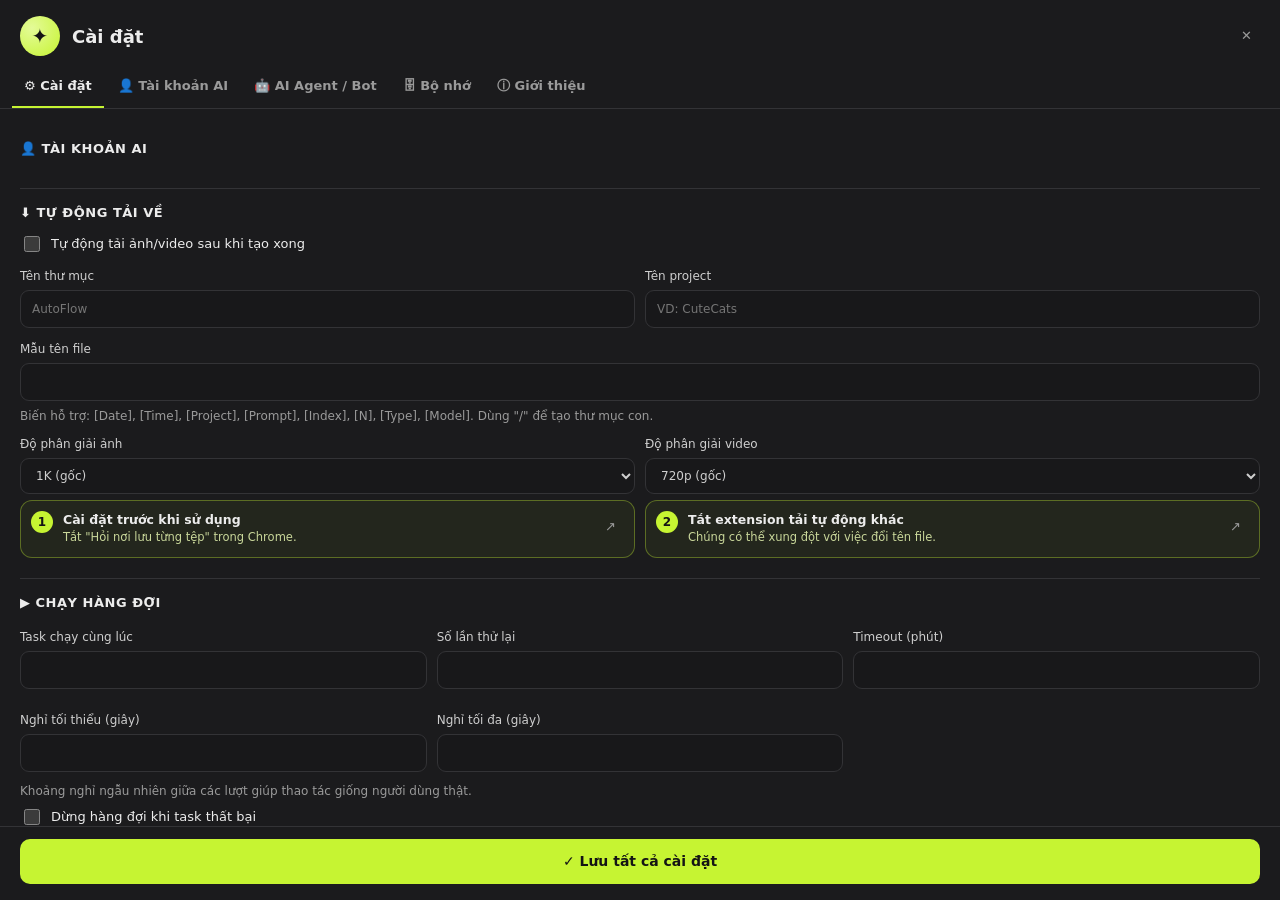
==== sidepanel/settings.html @ 805fe1b5 "feat: AutoFlow Lite v0.4.0 – tự động hoá Google Flow, ChatGPT, Gemini, Grok - Gen hàng loạt ảnh/vide" ====
<!doctype html>
<html lang="vi">
<head>
  <meta charset="utf-8">
  <meta name="viewport" content="width=device-width, initial-scale=1">
  <title>Cài đặt · AutoFlow</title>
  <link rel="stylesheet" href="settings.css">
</head>
<body>
  <header class="head">
    <div class="logo">✦</div>
    <div><h1>Cài đặt</h1><span class="muted" id="version"></span></div>
    <span class="spacer"></span>
    <button class="icon-btn" id="close" title="Đóng">✕</button>
  </header>
  <nav class="tabs" id="tabs">
    <button data-tab="general" class="active">⚙ Cài đặt</button>
    <button data-tab="accounts">👤 Tài khoản AI</button>
    <button data-tab="agent">🤖 AI Agent / Bot</button>
    <button data-tab="storage">🗄 Bộ nhớ</button>
    <button data-tab="about">ⓘ Giới thiệu</button>
  </nav>

  <main>
    <!-- ===== CÀI ĐẶT ===== -->
    <section class="pane active" id="pane-general">
      <h2>👤 Tài khoản AI</h2>
      <div class="acc-strip" id="acc-strip"></div>

      <h2>⬇ Tự động tải về</h2>
      <label class="check"><input type="checkbox" data-s="autoDownload"> Tự động tải ảnh/video sau khi tạo xong</label>
      <div class="grid2">
        <label>Tên thư mục<input type="text" data-s="folder" placeholder="AutoFlow"></label>
        <label>Tên project<input type="text" data-s="project" placeholder="VD: CuteCats"></label>
      </div>
      <label>Mẫu tên file<input type="text" data-s="pattern"></label>
      <p class="hint">Biến hỗ trợ: [Date], [Time], [Project], [Prompt], [Index], [N], [Type], [Model]. Dùng "/" để tạo thư mục con.</p>
      <div class="grid2">
        <label>Độ phân giải ảnh<select data-s="dlImageRes"><option value="original">1K (gốc)</option><option value="2k">2K (upscale)</option><option value="4k">4K (upscale)</option></select></label>
        <label>Độ phân giải video<select data-s="dlVideoRes"><option value="original">720p (gốc)</option><option value="1080p">1080p (upscale)</option><option value="4k">4K (upscale)</option></select></label>
      </div>
      <div class="grid2">
        <div class="tip"><b>1</b><div><strong>Cài đặt trước khi sử dụng</strong><span>Tắt "Hỏi nơi lưu từng tệp" trong Chrome.</span></div><button class="icon-btn" data-open="chrome://settings/downloads" title="Mở cài đặt tải xuống">↗</button></div>
        <div class="tip"><b>2</b><div><strong>Tắt extension tải tự động khác</strong><span>Chúng có thể xung đột với việc đổi tên file.</span></div><button class="icon-btn" data-open="chrome://extensions" title="Mở trang extension">↗</button></div>
      </div>

      <h2>▶ Chạy hàng đợi</h2>
      <div class="grid3">
        <label>Task chạy cùng lúc<input type="number" min="1" max="5" data-s="concurrency"></label>
        <label>Số lần thử lại<input type="number" min="0" max="10" data-s="retries"></label>
        <label>Timeout (phút)<input type="number" min="1" max="60" data-s="timeoutMin"></label>
        <label>Nghỉ tối thiểu (giây)<input type="number" min="0" max="3600" data-s="delayMin"></label>
        <label>Nghỉ tối đa (giây)<input type="number" min="0" max="3600" data-s="delayMax"></label>
      </div>
      <p class="hint">Khoảng nghỉ ngẫu nhiên giữa các lượt giúp thao tác giống người dùng thật.</p>
      <label class="check"><input type="checkbox" data-s="stopOnError"> Dừng hàng đợi khi task thất bại</label>
      <label class="check"><input type="checkbox" data-s="keepRefs"> Giữ ảnh tham chiếu đang có trên Flow giữa các task</label>
      <label class="check"><input type="checkbox" data-s="chatNewChat"> Chat AI: mở cuộc trò chuyện mới cho mỗi prompt</label>

      <h2>🔔 Thông báo</h2>
      <label class="check"><input type="checkbox" data-s="notify"> Thông báo khi hoàn thành (prompt, task, workflow)</label>
      <label class="check"><input type="checkbox" data-s="sound"> Phát âm thanh thông báo <button class="link" id="test-sound">nghe thử</button></label>

      <h2>🛠 Nâng cao</h2>
      <p class="hint">Selector tuỳ chỉnh (JSON) khi trang đổi giao diện. Flow: editor, submit, settings, settingsPanel, modelPicker, addButton. Chat: {"chatgpt": {"composer": [], "send": [], "stop": [], "response": []}}.</p>
      <textarea data-s="selectors" rows="3" spellcheck="false" placeholder='{"submit": ["button[aria-label=&quot;Create&quot;]"]}'></textarea>
    </section>

    <!-- ===== TÀI KHOẢN AI ===== -->
    <section class="pane" id="pane-accounts">
      <div class="banner">
        <h3>Kết nối tài khoản AI của bạn</h3>
        <p>AutoFlow điều khiển trực tiếp các trang Google Flow, ChatGPT, Gemini, Grok bằng <b>phiên đăng nhập trên trình duyệt này</b>.
          Mọi lượt tạo ảnh/video/prompt được tính vào <b>hạn mức gói tài khoản của bạn</b> (Free / Plus / Pro / Ultra…). Không cần API key, không qua server trung gian.</p>
      </div>
      <div class="row"><span class="spacer"></span><button class="btn" id="check-all">↻ Kiểm tra tất cả</button></div>
      <div class="acc-list" id="acc-list"></div>
    </section>

    <!-- ===== AI AGENT / BOT ===== -->
    <section class="pane" id="pane-agent">
      <div class="subtabs" id="agent-sub">
        <button data-sub="mcp" class="active">🤖 AI / MCP</button>
        <button data-sub="telegram">✈ Telegram</button>
      </div>
      <div id="sub-mcp">
        <div class="banner hero">
          <div>
            <h3>Kết nối AI Agent (MCP)</h3>
            <ul><li>Claude / Cursor / Codex gọi AutoFlow như một công cụ</li><li>Tạo ảnh, video, dựng & chạy workflow bằng lời</li><li>Token cục bộ, thu hồi được bất cứ lúc nào</li></ul>
          </div>
        </div>
        <label class="check"><input type="checkbox" data-s="mcpEnabled"> Bật cầu nối MCP <span class="pill" id="mcp-status">Tắt</span></label>
        <div class="grid2">
          <label>Cổng (localhost)<input type="number" min="1024" max="65535" data-s="mcpPort"></label>
          <label>Token MCP<div class="row"><input type="text" data-s="mcpToken" readonly><button class="btn" id="mcp-newtoken" title="Tạo token mới (thu hồi token cũ)">↻</button></div></label>
        </div>
        <label>Thư mục extension trên máy (để điền cấu hình)<input type="text" data-s="extDir" placeholder="VD: D:\CLAUDE CURSO WEBSITE LUAN\autoflow-lite"></label>
        <div class="code-head"><b>Claude Desktop / Cursor</b> (mcpServers trong file cấu hình)<button class="link" data-copy="cfg-json">Copy</button></div>
        <pre id="cfg-json"></pre>
        <div class="code-head"><b>Claude Code</b><button class="link" data-copy="cfg-cli">Copy</button></div>
        <pre id="cfg-cli"></pre>
        <p class="hint">Cầu nối gồm file <code>mcp/autoflow-mcp.mjs</code> (chạy bằng Node.js 18+) và side panel AutoFlow đang mở. Công cụ: autoflow_status, autoflow_generate, autoflow_list_workflows, autoflow_run_workflow, autoflow_create_workflow, autoflow_recent_results.</p>
        <h2>⬇ Lưu file gen qua MCP</h2>
        <label class="check"><input type="checkbox" data-s="mcpAutoDownload"> Tự động tải về máy khi AI gen qua MCP</label>
        <label>Thư mục lưu file<input type="text" data-s="mcpFolder" placeholder="AutoFlow_mcp"></label>
        <p class="hint">Thư mục con trong thư mục tải xuống chính.</p>
      </div>
      <div id="sub-telegram" hidden>
        <div class="banner">
          <h3>Điều khiển qua Telegram</h3>
          <p>Tạo bot với <b>@BotFather</b>, dán token vào đây. Gửi <code>/start</code> cho bot để liên kết chat. Lệnh: <code>/gen prompt</code> (ảnh), <code>/video prompt</code>, <code>/status</code>, <code>/stop</code>, <code>/help</code>. Kết quả được gửi lại vào chat.</p>
        </div>
        <label class="check"><input type="checkbox" data-s="tgEnabled"> Bật bot Telegram <span class="pill" id="tg-status">Tắt</span></label>
        <label>Bot token<input type="password" data-s="tgToken" placeholder="123456:ABC-…" autocomplete="off"></label>
        <div class="grid2">
          <label>Chat ID được phép<input type="text" data-s="tgChatId" placeholder="tự điền khi bạn gửi /start"></label>
          <label class="check" style="margin-top:22px"><input type="checkbox" data-s="tgNotify"> Gửi thông báo + ảnh kết quả</label>
        </div>
        <div class="row"><button class="btn" id="tg-test">Gửi tin nhắn thử</button><span class="muted" id="tg-test-res"></span></div>
      </div>
    </section>

    <!-- ===== BỘ NHỚ ===== -->
    <section class="pane" id="pane-storage">
      <h2>🗄 Dung lượng lưu trữ</h2>
      <div class="usage"><div class="bar"><i id="usage-bar"></i></div><span id="usage-text"></span></div>
      <div class="stats" id="storage-stats"></div>
      <div class="btn-col">
        <button class="btn" data-clean="queue">Xoá task đã xong trong hàng đợi</button>
        <button class="btn" data-clean="history">Xoá lịch sử kết quả</button>
        <button class="btn" data-clean="refs">Dọn ảnh tham chiếu không dùng</button>
        <button class="btn" id="backup">⬇ Sao lưu dữ liệu (.json)</button>
        <button class="btn" id="restore-btn">⬆ Khôi phục từ file sao lưu</button>
        <input type="file" id="restore" accept=".json,application/json" hidden>
        <button class="btn danger" data-clean="all">Xoá toàn bộ dữ liệu AutoFlow</button>
      </div>
    </section>

    <!-- ===== GIỚI THIỆU ===== -->
    <section class="pane" id="pane-about">
      <div class="about">
        <div class="logo big">✦</div>
        <h3>AutoFlow Lite <span class="muted" id="version2"></span></h3>
        <p>Tự động hoá Google Flow, ChatGPT, Gemini, Grok: tạo ảnh/video hàng loạt, workflow kéo thả, Effects, Angles, Trợ lý prompt, MCP, Telegram.</p>
        <p class="muted">Chạy hoàn toàn trên máy bạn, dùng tài khoản của bạn. Dữ liệu lưu trong trình duyệt.</p>
        <h2>⌨ Phím tắt</h2>
        <ul class="keys"><li><kbd>Alt</kbd>+<kbd>G</kbd> Chạy / tạm dừng hàng đợi</li><li>Trong trình soạn workflow: <kbd>N</kbd> thêm node · <kbd>Ctrl</kbd>+<kbd>Enter</kbd> chạy · <kbd>Ctrl</kbd>+<kbd>Z</kbd> hoàn tác · <kbd>Del</kbd> xoá · <kbd>F</kbd> vừa màn hình</li></ul>
      </div>
    </section>
  </main>

  <footer class="foot"><button class="save" id="save">✓ Lưu tất cả cài đặt</button></footer>
  <div class="toast" id="toast" hidden></div>
  <script type="module" src="settings.js"></script>
</body>
</html>
---- sidepanel/settings.css ----
:root { --bg: #1b1b1d; --panel: #222225; --card: #262629; --line: #333336; --text: #ececec; --muted: #9a9a9a; --accent: #c6f432; --ink: #141414; --danger: #ff6b6b; --ok: #4ade80; --warn: #ffb547; color-scheme: dark; }
* { box-sizing: border-box; }
html, body { margin: 0; height: 100%; }
body { background: var(--bg); color: var(--text); font: 13px/1.5 system-ui, -apple-system, "Segoe UI", Roboto, sans-serif; display: flex; flex-direction: column; }
button, input, select, textarea { font: inherit; color: inherit; }
button { cursor: pointer; }
[hidden] { display: none !important; }
.muted { color: var(--muted); }
.spacer { flex: 1; }
.row { display: flex; align-items: center; gap: 8px; }
.head { display: flex; align-items: center; gap: 12px; padding: 16px 20px 10px; }
.head h1 { margin: 0; font-size: 18px; }
.logo { width: 40px; height: 40px; border-radius: 50%; background: radial-gradient(circle at 30% 30%, #e4fb98, var(--accent)); color: var(--ink); display: grid; place-items: center; font-size: 20px; font-weight: 800; }
.logo.big { width: 64px; height: 64px; font-size: 30px; margin: 0 auto; }
.icon-btn { background: transparent; border: 0; color: var(--muted); padding: 6px 8px; border-radius: 8px; }
.icon-btn:hover { background: #2c2c2f; color: #fff; }
.tabs { display: flex; gap: 2px; padding: 0 12px; border-bottom: 1px solid var(--line); overflow-x: auto; }
.tabs button { background: transparent; border: 0; border-bottom: 2px solid transparent; padding: 10px 12px; color: var(--muted); font-weight: 600; white-space: nowrap; }
.tabs button.active { color: var(--text); border-bottom-color: var(--accent); }
main { flex: 1; overflow: auto; }
.pane { display: none; padding: 6px 20px 20px; }
.pane.active { display: block; }
h2 { font-size: 13px; letter-spacing: .04em; text-transform: uppercase; margin: 20px 0 10px; padding-top: 14px; border-top: 1px solid var(--line); }
.pane > h2:first-child { border-top: 0; padding-top: 4px; }
label { display: flex; flex-direction: column; gap: 5px; color: #cfcfcf; font-size: 12px; margin: 6px 0; }
label.check { flex-direction: row; align-items: center; gap: 8px; font-size: 13px; color: var(--text); }
label.check input { width: 16px; height: 16px; accent-color: var(--accent); }
input[type=text], input[type=number], input[type=password], select, textarea { background: #18181a; border: 1px solid var(--line); border-radius: 9px; padding: 9px 11px; outline: none; width: 100%; }
input:focus, select:focus, textarea:focus { border-color: #4a4a4e; }
.grid2 { display: grid; grid-template-columns: 1fr 1fr; gap: 10px; }
.grid3 { display: grid; grid-template-columns: repeat(3, 1fr); gap: 10px; }
.hint { color: var(--muted); font-size: 12px; margin: 4px 0; }
code { background: #2c2c2f; border-radius: 4px; padding: 0 4px; font-size: 11.5px; }
.tip { display: flex; gap: 10px; align-items: flex-start; border: 1px solid rgba(198,244,50,.35); background: rgba(198,244,50,.05); border-radius: 12px; padding: 10px; }
.tip b { width: 22px; height: 22px; border-radius: 50%; background: var(--accent); color: var(--ink); display: grid; place-items: center; flex: none; font-size: 12px; }
.tip div { flex: 1; display: flex; flex-direction: column; }
.tip strong { font-size: 12.5px; }
.tip span { font-size: 11.5px; color: #c9d79a; }
.btn { background: #2a2a2d; border: 1px solid #3a3a3e; border-radius: 9px; padding: 8px 14px; font-weight: 600; }
.btn:hover { background: #333336; }
.btn.danger { color: var(--danger); }
.link { background: transparent; border: 0; color: var(--accent); padding: 0 4px; font-size: 12px; }
.foot { padding: 12px 20px 16px; border-top: 1px solid var(--line); }
.save { width: 100%; border: 0; border-radius: 10px; padding: 12px; background: var(--accent); color: var(--ink); font-weight: 700; font-size: 14px; }
.toast { position: fixed; left: 50%; bottom: 80px; transform: translateX(-50%); background: #f2f2f2; color: #141414; padding: 8px 16px; border-radius: 999px; font-weight: 600; }
.pill { font-size: 11px; font-weight: 700; border-radius: 999px; padding: 1px 8px; background: #333; color: var(--muted); }
.pill.on { background: rgba(74,222,128,.15); color: var(--ok); }
.pill.warn { background: rgba(255,181,71,.15); color: var(--warn); }
.banner { border: 1px solid rgba(198,244,50,.3); background: linear-gradient(135deg, rgba(198,244,50,.08), rgba(198,244,50,.02)); border-radius: 14px; padding: 12px 14px; margin: 10px 0; }
.banner h3 { margin: 0 0 6px; font-size: 15px; }
.banner p { margin: 0; color: #d4d4d4; font-size: 12.5px; }
.banner ul { margin: 6px 0 0; padding-left: 18px; color: #d4d4d4; font-size: 12.5px; }
.acc-strip { display: grid; grid-template-columns: repeat(4, 1fr); gap: 8px; }
.acc-mini { background: var(--card); border: 1px solid var(--line); border-radius: 10px; padding: 8px; display: flex; flex-direction: column; gap: 2px; cursor: pointer; }
.acc-mini b { font-size: 12px; display: flex; align-items: center; gap: 6px; }
.acc-mini span { font-size: 11px; color: var(--muted); }
.acc-mini span.ready { color: var(--ok); } .acc-mini span.login, .acc-mini span.error, .acc-mini span.project { color: var(--warn); }
.dot { width: 10px; height: 10px; border-radius: 50%; display: inline-block; flex: none; }
.acc-list { display: flex; flex-direction: column; gap: 10px; }
.acc { display: flex; align-items: center; gap: 12px; background: var(--card); border: 1px solid var(--line); border-radius: 12px; padding: 12px; }
.acc .av { width: 40px; height: 40px; border-radius: 50%; display: grid; place-items: center; font-weight: 800; color: #111; flex: none; }
.acc .body { flex: 1; min-width: 0; }
.acc .body b { font-size: 14px; }
.acc .body .lbl { color: var(--muted); font-size: 12px; white-space: nowrap; overflow: hidden; text-overflow: ellipsis; }
.acc .body .note { color: #bdbdbd; font-size: 11.5px; }
.subtabs { display: flex; gap: 4px; margin: 10px 0; }
.subtabs button { background: transparent; border: 0; border-radius: 8px; padding: 6px 12px; color: var(--muted); font-weight: 600; }
.subtabs button.active { background: #2c2c2f; color: var(--text); }
.code-head { display: flex; justify-content: space-between; align-items: center; margin-top: 10px; font-size: 12px; }
pre { background: #141416; border: 1px solid var(--line); border-radius: 9px; padding: 10px; font-size: 11.5px; overflow: auto; white-space: pre-wrap; word-break: break-all; margin: 6px 0; user-select: all; }
.usage { display: flex; align-items: center; gap: 10px; }
.usage .bar { flex: 1; height: 8px; border-radius: 4px; background: #333; overflow: hidden; }
.usage .bar i { display: block; height: 100%; background: var(--accent); }
.stats { display: grid; grid-template-columns: repeat(3, 1fr); gap: 8px; margin: 12px 0; }
.stats div { background: var(--card); border: 1px solid var(--line); border-radius: 10px; padding: 8px 10px; }
.stats b { display: block; font-size: 17px; }
.stats span { color: var(--muted); font-size: 11px; }
.btn-col { display: flex; flex-direction: column; gap: 8px; max-width: 360px; }
.about { text-align: center; max-width: 520px; margin: 20px auto; }
.about h2 { text-align: left; }
.keys { text-align: left; color: #cfcfcf; }
kbd { background: #2c2c2f; border: 1px solid #444; border-radius: 4px; padding: 0 5px; font-size: 11px; }
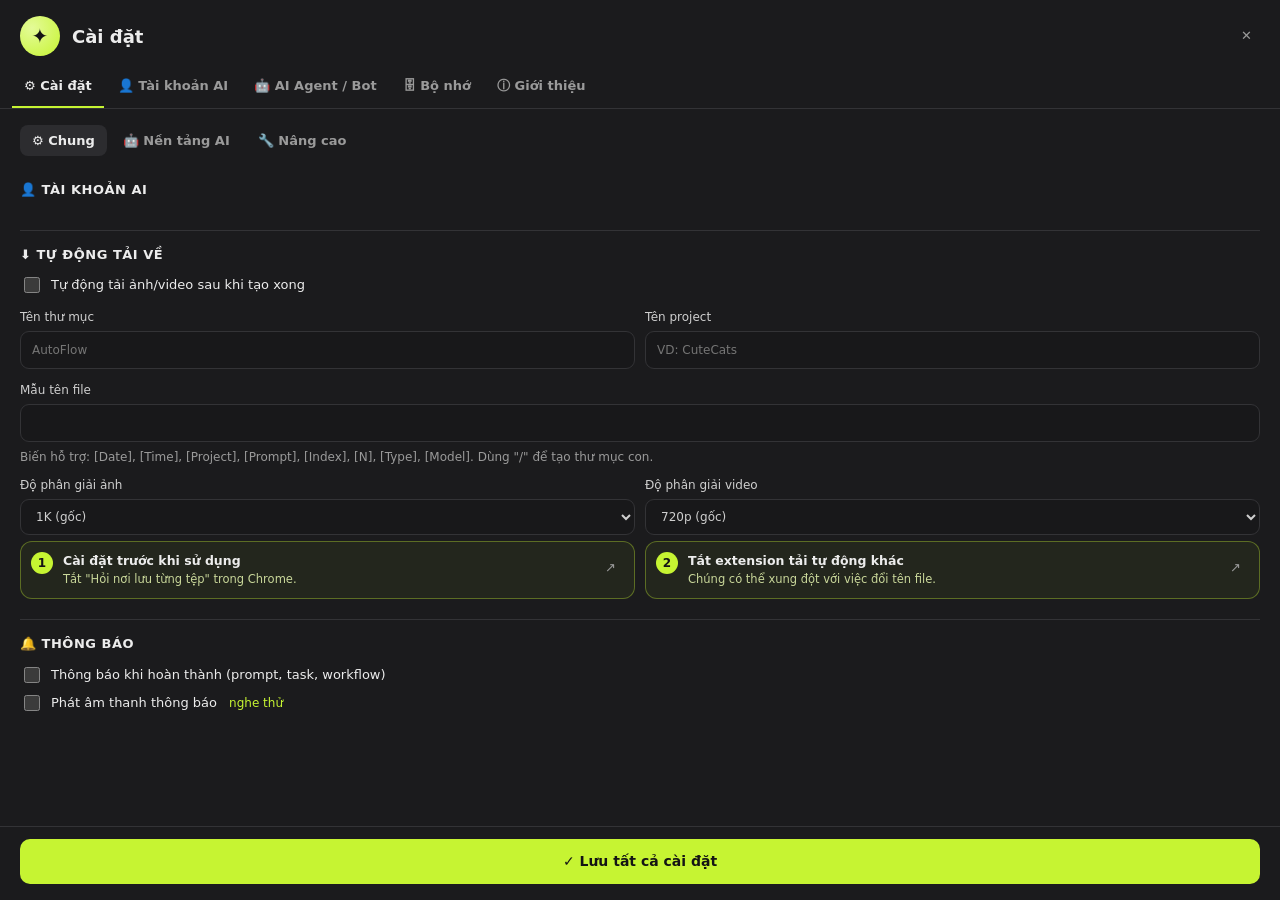
==== commit 6277b41b: "feat: AI platform defaults in Settings (Flow, ChatGPT, Gemini, Grok) - Settings > Cài đặt now has Ch" ====
--- a/sidepanel/settings.html
+++ b/sidepanel/settings.html
@@ -24,6 +24,12 @@
   <main>
     <!-- ===== CÀI ĐẶT ===== -->
     <section class="pane active" id="pane-general">
+      <div class="subtabs" id="general-sub">
+        <button data-sub="chung" class="active">⚙ Chung</button>
+        <button data-sub="platform">🤖 Nền tảng AI</button>
+        <button data-sub="advanced">🔧 Nâng cao</button>
+      </div>
+      <div id="sub-chung">
       <h2>👤 Tài khoản AI</h2>
       <div class="acc-strip" id="acc-strip"></div>
 
@@ -44,6 +50,74 @@
         <div class="tip"><b>2</b><div><strong>Tắt extension tải tự động khác</strong><span>Chúng có thể xung đột với việc đổi tên file.</span></div><button class="icon-btn" data-open="chrome://extensions" title="Mở trang extension">↗</button></div>
       </div>
 
+      <h2>🔔 Thông báo</h2>
+      <label class="check"><input type="checkbox" data-s="notify"> Thông báo khi hoàn thành (prompt, task, workflow)</label>
+      <label class="check"><input type="checkbox" data-s="sound"> Phát âm thanh thông báo <button class="link" id="test-sound">nghe thử</button></label>
+      </div>
+
+      <!-- Nền tảng AI -->
+      <div id="sub-platform" hidden>
+        <h2>🧭 Nền tảng mặc định</h2>
+        <label>Provider mặc định khi tạo mới
+          <select data-s="defProvider">
+            <option value="">Giữ lựa chọn gần nhất</option>
+            <option value="flow">Google Flow</option><option value="chatgpt">ChatGPT</option><option value="gemini">Gemini</option><option value="grok">Grok</option>
+          </select></label>
+        <p class="hint">Provider được chọn sẵn khi mở Gen.</p>
+
+        <h2>✦ Chế độ Flow</h2>
+        <div class="modes">
+          <div class="mode on"><span class="mode-ic flow"></span><div><b>Web Mode <i class="dot ok"></i></b><span class="pill on" id="flow-conn">Đang kiểm tra…</span></div><span class="radio on"></span></div>
+          <div class="mode off" title="Cần API trả phí của bên thứ ba, AutoFlow Lite không hỗ trợ"><span class="mode-ic speed">⚡</span><div><b>Max Speed <i class="dot"></i></b><span class="muted">Không hỗ trợ</span></div><span class="radio"></span></div>
+        </div>
+        <p class="hint">Web Mode điều khiển trực tiếp giao diện Flow bằng tài khoản Google của bạn.</p>
+
+        <h2><span class="ph flow"></span>Google Flow</h2>
+        <div class="grid2">
+          <label>Loại mặc định<select data-s="flowType"><option value="">Giữ lựa chọn gần nhất</option><option value="image">Image</option><option value="video">Video</option></select></label>
+          <label>Tỷ lệ ảnh mặc định<select data-s="flowImageRatio" data-list="ratios"></select></label>
+          <label>Tỷ lệ video mặc định<select data-s="flowVideoRatio" data-list="ratios"></select></label>
+          <span></span>
+          <label>Model ảnh mặc định<select data-s="flowImageModel" data-list="imageModels"></select></label>
+          <label>Model video mặc định<select data-s="flowVideoModel" data-list="videoModels"></select></label>
+          <label>Thời lượng video mặc định<select data-s="flowDuration" data-list="durations"></select></label>
+          <div class="voices"><b>Giọng đọc Flow</b><span class="hint">Quét danh sách giọng đọc trong Flow (gồm cả giọng bạn tự tạo). Chỉ cần chạy 1 lần.</span>
+            <button class="btn accent" id="scan-voices">↻ Quét lại Voices</button><span class="hint" id="voices-state"></span></div>
+        </div>
+        <p class="hint">Dùng khi task để trống model / tỷ lệ / thời lượng (Gen để "giữ như Flow", workflow, MCP, Telegram). Danh sách lấy từ "Đồng bộ từ Flow" nếu đã đồng bộ.</p>
+
+        <h2><span class="ph" style="background:#10a37f"></span>ChatGPT</h2>
+        <div class="grid2">
+          <label>Tỷ lệ ChatGPT mặc định<select data-s="chatgptRatio" data-list="ratio:chatgpt"></select></label>
+          <label>Model ChatGPT mặc định<select data-s="chatgptModel" data-list="model:chatgpt"></select></label>
+        </div>
+        <label class="check"><input type="checkbox" data-s="chatgptAutoClose"> Tự đóng tab ChatGPT sau khi tạo xong</label>
+        <label class="check"><input type="checkbox" data-s="chatgptDeleteAfter"> Xoá tin nhắn sau khi gen thành công</label>
+        <details><summary>Nâng cao</summary>
+          <label class="check"><input type="checkbox" data-s="chatNewChat"> Mở cuộc trò chuyện mới cho mỗi prompt (ChatGPT, Gemini, Grok)</label>
+          <p class="hint">Chỉ xoá đúng cuộc trò chuyện AutoFlow vừa tạo, sau khi kết quả đã được tải về. Tỷ lệ được ghi vào cuối prompt khi tạo ảnh.</p>
+        </details>
+
+        <h2><span class="ph" style="background:linear-gradient(135deg,#4285f4,#a142f4)"></span>Gemini</h2>
+        <div class="grid2">
+          <label>Model Gemini mặc định<select data-s="geminiModel" data-list="model:gemini"></select></label>
+          <label>Tỷ lệ ảnh/video Gemini mặc định<select data-s="geminiRatio" data-list="ratio:gemini"></select></label>
+        </div>
+        <label class="check"><input type="checkbox" data-s="geminiAutoClose"> Tự đóng tab Gemini sau khi tạo xong</label>
+        <label class="check"><input type="checkbox" data-s="geminiDeleteAfter"> Xoá cuộc trò chuyện Gemini sau khi gen thành công</label>
+
+        <h2><span class="ph" style="background:#e5e5e5"></span>Grok</h2>
+        <div class="grid2">
+          <label>Mode mặc định<select data-s="grokMode"><option value="image">Ảnh</option><option value="video">Video</option></select></label>
+          <label>Tỷ lệ mặc định<select data-s="grokRatio" data-list="ratio:grok"></select></label>
+          <label>Chất lượng ảnh<select data-s="grokQuality" data-list="model:grok"></select></label>
+        </div>
+        <label class="check"><input type="checkbox" data-s="grokAutoClose"> Tự động đóng tab Grok sau khi xong</label>
+        <p class="hint">Model / chất lượng được chọn qua menu của trang; nếu trang không có lựa chọn đó, AutoFlow giữ model hiện tại và ghi cảnh báo vào Nhật ký.</p>
+      </div>
+
+      <!-- Nâng cao -->
+      <div id="sub-advanced" hidden>
       <h2>▶ Chạy hàng đợi</h2>
       <div class="grid3">
         <label>Task chạy cùng lúc<input type="number" min="1" max="5" data-s="concurrency"></label>
@@ -55,15 +129,11 @@
       <p class="hint">Khoảng nghỉ ngẫu nhiên giữa các lượt giúp thao tác giống người dùng thật.</p>
       <label class="check"><input type="checkbox" data-s="stopOnError"> Dừng hàng đợi khi task thất bại</label>
       <label class="check"><input type="checkbox" data-s="keepRefs"> Giữ ảnh tham chiếu đang có trên Flow giữa các task</label>
-      <label class="check"><input type="checkbox" data-s="chatNewChat"> Chat AI: mở cuộc trò chuyện mới cho mỗi prompt</label>
-
-      <h2>🔔 Thông báo</h2>
-      <label class="check"><input type="checkbox" data-s="notify"> Thông báo khi hoàn thành (prompt, task, workflow)</label>
-      <label class="check"><input type="checkbox" data-s="sound"> Phát âm thanh thông báo <button class="link" id="test-sound">nghe thử</button></label>
-
-      <h2>🛠 Nâng cao</h2>
+
+      <h2>🛠 Selector tuỳ chỉnh</h2>
       <p class="hint">Selector tuỳ chỉnh (JSON) khi trang đổi giao diện. Flow: editor, submit, settings, settingsPanel, modelPicker, addButton. Chat: {"chatgpt": {"composer": [], "send": [], "stop": [], "response": []}}.</p>
       <textarea data-s="selectors" rows="3" spellcheck="false" placeholder='{"submit": ["button[aria-label=&quot;Create&quot;]"]}'></textarea>
+      </div>
     </section>
 
     <!-- ===== TÀI KHOẢN AI ===== -->
--- a/sidepanel/settings.css
+++ b/sidepanel/settings.css
@@ -80,3 +80,23 @@
 .about h2 { text-align: left; }
 .keys { text-align: left; color: #cfcfcf; }
 kbd { background: #2c2c2f; border: 1px solid #444; border-radius: 4px; padding: 0 5px; font-size: 11px; }
+
+.subtabs + div > h2:first-child { border-top: 0; padding-top: 4px; }
+h2 .ph { width: 14px; height: 14px; border-radius: 4px; display: inline-block; vertical-align: -2px; margin-right: 7px; }
+.ph.flow, .mode-ic.flow { background: conic-gradient(#4285f4 0 25%, #ea4335 0 50%, #fbbc05 0 75%, #34a853 0); }
+.modes { display: grid; grid-template-columns: 1fr 1fr; gap: 10px; }
+.mode { display: flex; align-items: center; gap: 10px; border: 1.5px solid var(--line); border-radius: 14px; padding: 14px; background: var(--card); }
+.mode.on { border-color: var(--accent); }
+.mode.off { opacity: .55; cursor: not-allowed; }
+.mode > div { flex: 1; display: flex; flex-direction: column; gap: 4px; align-items: flex-start; }
+.mode b { font-size: 14px; display: flex; align-items: center; gap: 6px; }
+.mode-ic { width: 34px; height: 34px; border-radius: 50%; flex: none; display: grid; place-items: center; }
+.mode-ic.speed { background: #f59e0b; color: #fff; }
+.dot.ok { background: var(--ok); width: 7px; height: 7px; }
+.mode .dot:not(.ok) { background: #777; width: 7px; height: 7px; }
+.radio { width: 16px; height: 16px; border-radius: 50%; border: 2px solid #666; flex: none; }
+.radio.on { border-color: var(--accent); box-shadow: inset 0 0 0 3px var(--card), inset 0 0 0 8px var(--accent); }
+.voices { display: flex; flex-direction: column; gap: 4px; margin: 6px 0; font-size: 12px; align-items: flex-start; }
+.btn.accent { background: var(--accent); color: var(--ink); border: 0; }
+details { margin: 6px 0; }
+summary { cursor: pointer; color: #cfcfcf; font-size: 12.5px; }
